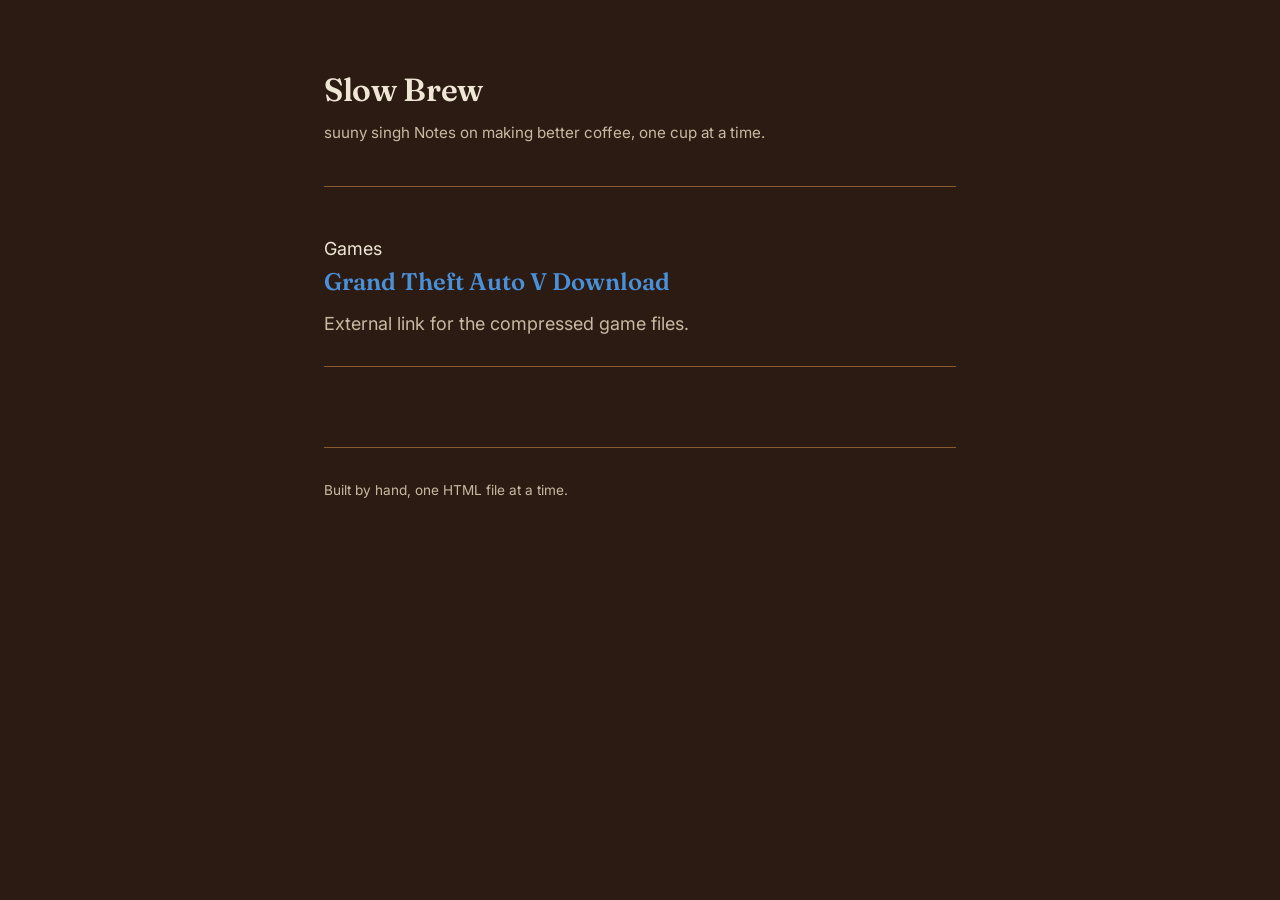
==== index.html @ dee75553 "Add files via upload" ====
<!DOCTYPE html>
<!--
  INDEX.HTML — this is the homepage.
  It lists every post with a short excerpt, newest first.
  To add a new post: copy one <li> block below, and create
  a matching post-N.html file (post.html is the template).
-->
<html lang="en">
<head>
  <meta charset="UTF-8" />
  <meta name="viewport" content="width=device-width, initial-scale=1.0" />
  <title>Slow Brew — a journal about home coffee</title>
  <meta name="description" content="Notes on brewing better coffee at home, one cup at a time." />

  <!-- Google Fonts: a serif for headlines, a sans-serif for body text -->
  <link rel="preconnect" href="https://fonts.googleapis.com" />
  <link href="https://fonts.googleapis.com/css2?family=Fraunces:wght@600;700&family=Inter:wght@400;500&display=swap" rel="stylesheet" />

  <link rel="stylesheet" href="styles.css" />
</head>
<body>

  <div class="wrap">
    <header class="site-header">
      <div class="site-title">Slow Brew</div>
      <p class="site-tagline"> suuny singh Notes on making better coffee, one cup at a time.</p>
    </header>

    <main>
      <ul class="post-list">

      <li>
  <span>Games</span>
  <h2><a href="gta-v.html">Grand Theft Auto V Download</a></h2>
  <p>External link for the compressed game files.</p>
</li>
      </ul>
    </main>

    <footer class="site-footer">
      <p>Built by hand, one HTML file at a time.</p>
    </footer>
  </div>

</body>
</html>
---- styles.css ----
/* ============================================
   STYLES.CSS
   This one file styles every page of the blog.
   It's organized top to bottom in the order the
   browser reads it: reset -> base -> layout ->
   components -> responsive tweaks at the end.
   ============================================ */

/* --- 1. Reset & variables ---
   CSS variables (the --name: value lines below) let us
   define a color or size ONCE and reuse it everywhere,
   so changing the whole site's look means editing one line. */
:root {
  --bg: #2b1b12;          /* deep espresso brown - main background */
  --bg-raised: #3a2718;   /* slightly lighter brown for cards */
  --ink: #f0e6d6;         /* warm cream - main text color */
  --ink-dim: #c9b9a3;     /* muted cream - secondary text */
  --accent: #4a90d9;      /* blue - links, highlights */
  --accent-dim: #8a5a30;  /* darker copper - borders, dividers */

  --font-display: "Fraunces", Georgia, serif;
  --font-body: "Inter", system-ui, sans-serif;

  --max-width: 680px; /* keeps lines of text short enough to read easily */
}

* {
  box-sizing: border-box; /* padding no longer adds to an element's width */
  margin: 0;
  padding: 0;
}

body {
  background: var(--bg);
  color: var(--ink);
  font-family: var(--font-body);
  font-size: 18px;
  line-height: 1.6;
  -webkit-font-smoothing: antialiased;
}

a {
  color: var(--accent);
  text-decoration: none;
  border-bottom: 1px solid transparent; /* underline appears only on hover */
  transition: border-color 0.15s ease;
}
a:hover,
a:focus-visible {
  border-bottom-color: var(--accent);
}
/* Accessibility: a visible outline when navigating with a keyboard (Tab key) */
a:focus-visible,
button:focus-visible {
  outline: 2px solid var(--accent);
  outline-offset: 3px;
}

/* --- 2. Layout ---
   Everything on the page sits inside a centered column
   so text doesn't stretch edge-to-edge on wide screens. */
.wrap {
  max-width: var(--max-width);
  margin: 0 auto;
  padding: 0 24px;
}

header.site-header {
  padding: 64px 0 40px;
  border-bottom: 1px solid var(--accent-dim);
}

.site-title {
  font-family: var(--font-display);
  font-size: 2rem;
  font-weight: 600;
  letter-spacing: -0.01em;
}

.site-tagline {
  color: var(--ink-dim);
  font-size: 0.95rem;
  margin-top: 6px;
}

main {
  padding: 48px 0 80px;
}

footer.site-footer {
  border-top: 1px solid var(--accent-dim);
  padding: 32px 0;
  color: var(--ink-dim);
  font-size: 0.85rem;
}

/* --- 3. Post list (homepage) --- */
.post-list {
  list-style: none;
}

.post-list li {
  padding: 28px 0;
  border-bottom: 1px solid var(--accent-dim);
}
.post-list li:first-child {
  padding-top: 0;
}

.post-list .post-date {
  display: block;
  font-size: 0.8rem;
  color: var(--ink-dim);
  margin-bottom: 6px;
}

.post-list h2 {
  font-family: var(--font-display);
  font-weight: 600;
  font-size: 1.5rem;
  margin-bottom: 8px;
}

.post-list p {
  color: var(--ink-dim);
}

/* --- 4. Single post page --- */
.post-header {
  margin-bottom: 40px;
}

.post-header .post-date {
  font-size: 0.85rem;
  color: var(--ink-dim);
}

.post-header h1 {
  font-family: var(--font-display);
  font-size: 2.25rem;
  font-weight: 600;
  line-height: 1.15;
  margin-top: 8px;
}

.post-body p {
  margin-bottom: 1.2em;
}

.post-body h2 {
  font-family: var(--font-display);
  font-size: 1.4rem;
  margin: 1.6em 0 0.6em;
}

.post-body blockquote {
  border-left: 3px solid var(--accent);
  padding-left: 16px;
  color: var(--ink-dim);
  font-style: italic;
  margin: 1.5em 0;
}

.back-link {
  display: inline-block;
  margin-top: 40px;
}

/* --- 5. Small screens ---
   Below 480px (most phones), shrink the big headline
   and tighten the top spacing so it doesn't feel oversized. */
@media (max-width: 480px) {
  header.site-header {
    padding: 40px 0 28px;
  }
  .post-header h1 {
    font-size: 1.75rem;
  }
  .site-title {
    font-size: 1.6rem;
  }
}
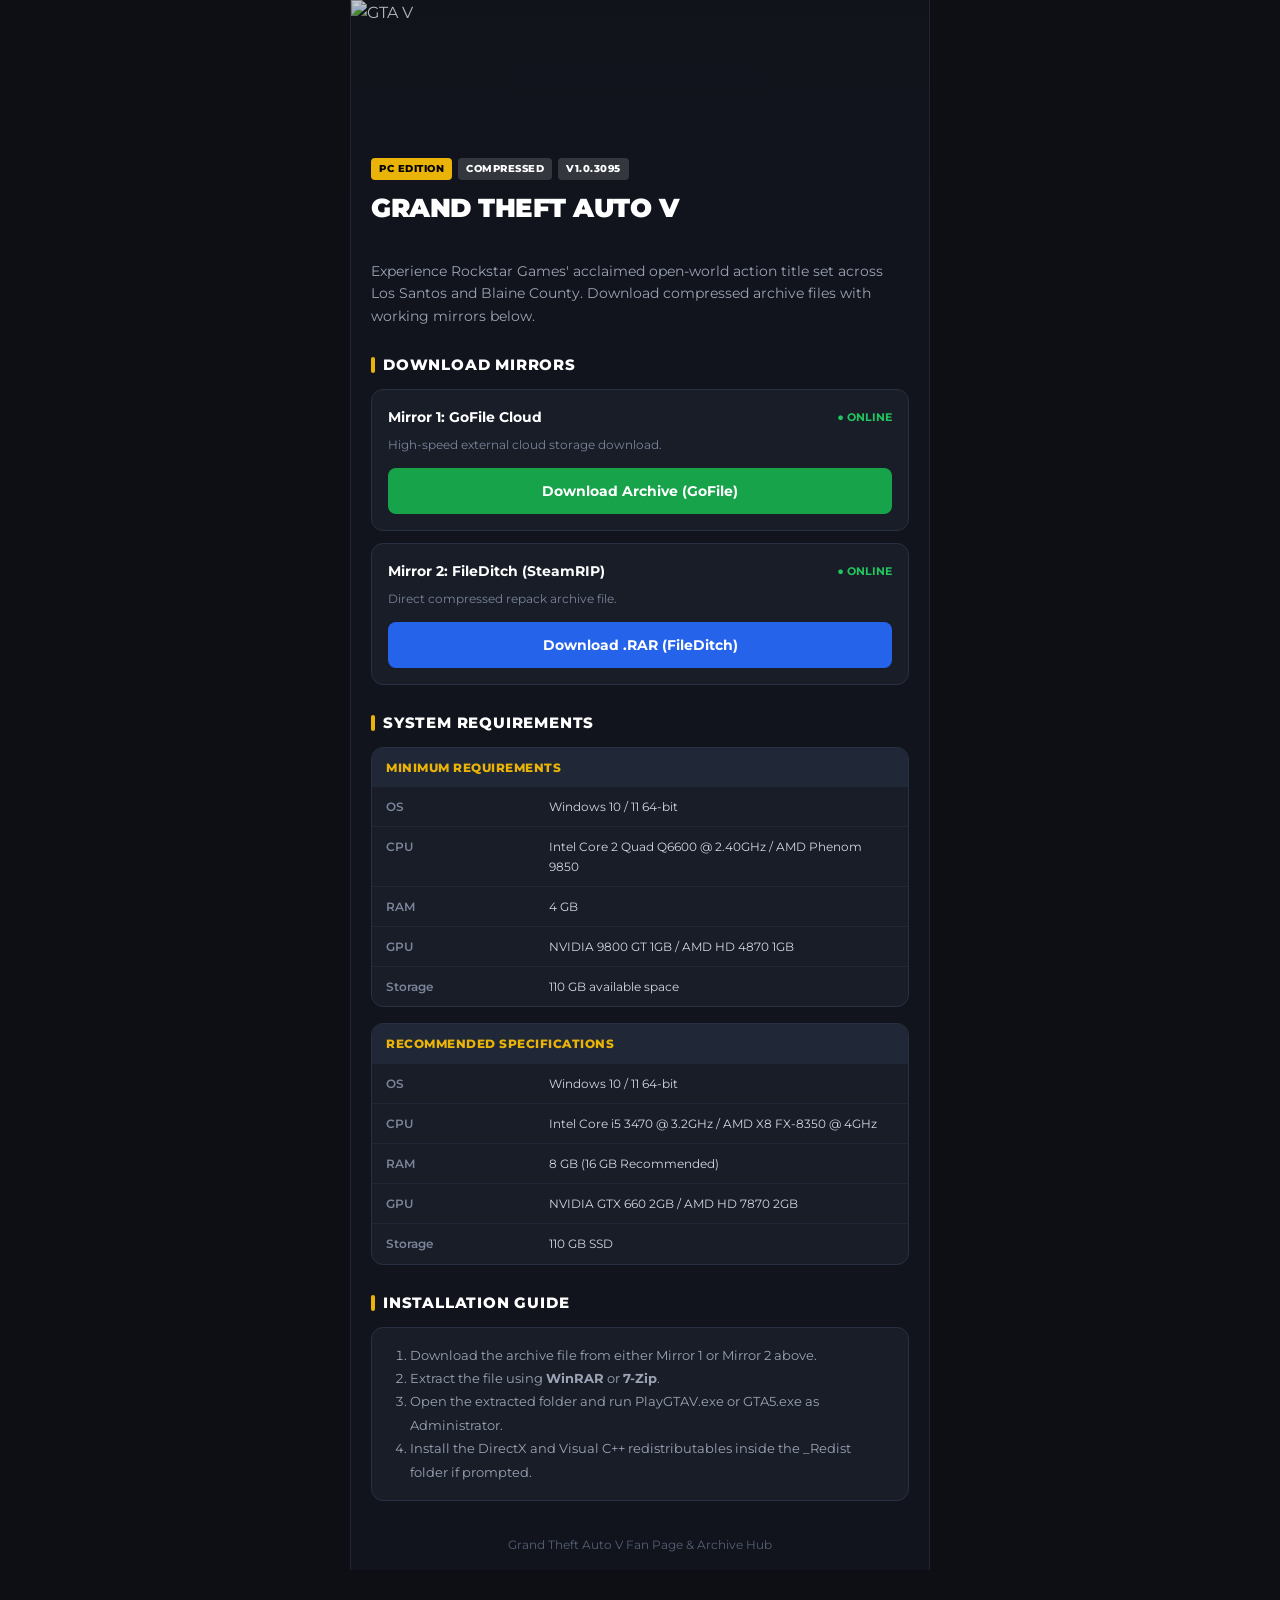
==== commit f4ac90c2: "Update index.html" ====
--- a/index.html
+++ b/index.html
@@ -1,45 +1,366 @@
 <!DOCTYPE html>
-<!--
-  INDEX.HTML — this is the homepage.
-  It lists every post with a short excerpt, newest first.
-  To add a new post: copy one <li> block below, and create
-  a matching post-N.html file (post.html is the template).
--->
 <html lang="en">
 <head>
-  <meta charset="UTF-8" />
-  <meta name="viewport" content="width=device-width, initial-scale=1.0" />
-  <title>Slow Brew — a journal about home coffee</title>
-  <meta name="description" content="Notes on brewing better coffee at home, one cup at a time." />
-
-  <!-- Google Fonts: a serif for headlines, a sans-serif for body text -->
-  <link rel="preconnect" href="https://fonts.googleapis.com" />
-  <link href="https://fonts.googleapis.com/css2?family=Fraunces:wght@600;700&family=Inter:wght@400;500&display=swap" rel="stylesheet" />
-
-  <link rel="stylesheet" href="styles.css" />
+  <meta charset="UTF-8">
+  <meta name="viewport" content="width=device-width, initial-scale=1.0">
+  <title>Grand Theft Auto V | PC Download & System Specs</title>
+  <link rel="preconnect" href="https://fonts.googleapis.com">
+  <link rel="preconnect" href="https://fonts.gstatic.com" crossorigin>
+  <link href="https://fonts.googleapis.com/css2?family=Montserrat:wght@400;600;700;800;900&display=swap" rel="stylesheet">
+  <style>
+    * {
+      box-sizing: border-box;
+      margin: 0;
+      padding: 0;
+      font-family: 'Montserrat', -apple-system, sans-serif;
+    }
+
+    body {
+      background-color: #0d0f14;
+      color: #e5e9f0;
+      line-height: 1.6;
+      display: flex;
+      justify-content: center;
+      padding: 0 0 50px 0;
+    }
+
+    .container {
+      max-width: 580px;
+      width: 100%;
+      background: #11141c;
+      min-height: 100vh;
+      border-left: 1px solid #1f2533;
+      border-right: 1px solid #1f2533;
+    }
+
+    /* Hero Banner */
+    .hero {
+      position: relative;
+      width: 100%;
+      height: 250px;
+      overflow: hidden;
+    }
+
+    .hero img {
+      width: 100%;
+      height: 100%;
+      object-fit: cover;
+    }
+
+    .hero-overlay {
+      position: absolute;
+      inset: 0;
+      background: linear-gradient(180deg, rgba(13,15,20,0.2) 0%, rgba(17,20,28,0.95) 90%, #11141c 100%);
+      display: flex;
+      flex-direction: column;
+      justify-content: flex-end;
+      padding: 20px;
+    }
+
+    .badge-bar {
+      display: flex;
+      gap: 6px;
+      margin-bottom: 8px;
+    }
+
+    .tag {
+      background: #eab308;
+      color: #000;
+      font-size: 10px;
+      font-weight: 800;
+      text-transform: uppercase;
+      padding: 3px 8px;
+      border-radius: 4px;
+      letter-spacing: 0.5px;
+    }
+
+    .tag-alt {
+      background: rgba(255,255,255,0.15);
+      color: #fff;
+    }
+
+    .game-title {
+      font-size: 26px;
+      font-weight: 900;
+      color: #ffffff;
+      text-transform: uppercase;
+      letter-spacing: -0.5px;
+    }
+
+    .content {
+      padding: 0 20px;
+    }
+
+    .description {
+      color: #9ba3b4;
+      font-size: 14px;
+      margin-top: 10px;
+      margin-bottom: 24px;
+    }
+
+    /* Section Titles */
+    .section-title {
+      font-size: 15px;
+      font-weight: 800;
+      color: #fff;
+      text-transform: uppercase;
+      letter-spacing: 0.8px;
+      margin: 26px 0 12px;
+      display: flex;
+      align-items: center;
+      gap: 8px;
+    }
+
+    .section-title::before {
+      content: '';
+      display: inline-block;
+      width: 4px;
+      height: 16px;
+      background: #eab308;
+      border-radius: 2px;
+    }
+
+    /* Download Card */
+    .download-card {
+      background: #181d28;
+      border: 1px solid #283042;
+      border-radius: 12px;
+      padding: 16px;
+      margin-bottom: 12px;
+    }
+
+    .download-header {
+      display: flex;
+      justify-content: space-between;
+      align-items: center;
+      margin-bottom: 6px;
+    }
+
+    .server-name {
+      font-size: 14px;
+      font-weight: 700;
+      color: #fff;
+    }
+
+    .server-status {
+      font-size: 11px;
+      font-weight: 700;
+      color: #22c55e;
+      text-transform: uppercase;
+    }
+
+    .download-desc {
+      font-size: 12px;
+      color: #7b8499;
+      margin-bottom: 14px;
+    }
+
+    .btn {
+      display: flex;
+      align-items: center;
+      justify-content: center;
+      gap: 8px;
+      width: 100%;
+      color: #fff;
+      font-weight: 700;
+      font-size: 14px;
+      padding: 12px;
+      border-radius: 8px;
+      text-decoration: none;
+      transition: transform 0.15s ease;
+    }
+
+    .btn:active {
+      transform: scale(0.98);
+    }
+
+    .btn-green {
+      background: #16a34a;
+    }
+
+    .btn-blue {
+      background: #2563eb;
+    }
+
+    /* System Requirements Table */
+    .specs-box {
+      background: #181d28;
+      border: 1px solid #283042;
+      border-radius: 12px;
+      overflow: hidden;
+      margin-bottom: 16px;
+    }
+
+    .specs-header {
+      background: #202736;
+      padding: 10px 14px;
+      font-size: 12px;
+      font-weight: 800;
+      color: #eab308;
+      text-transform: uppercase;
+      letter-spacing: 0.5px;
+    }
+
+    .specs-row {
+      display: flex;
+      padding: 10px 14px;
+      border-bottom: 1px solid #202736;
+      font-size: 13px;
+    }
+
+    .specs-row:last-child {
+      border-bottom: none;
+    }
+
+    .specs-key {
+      width: 32%;
+      color: #7b8499;
+      font-weight: 600;
+      font-size: 12px;
+    }
+
+    .specs-val {
+      width: 68%;
+      color: #d1d7e0;
+      font-size: 12px;
+    }
+
+    /* Steps */
+    .steps {
+      background: #181d28;
+      border: 1px solid #283042;
+      border-radius: 12px;
+      padding: 16px 20px;
+      font-size: 13px;
+      color: #9ba3b4;
+    }
+
+    .steps ol {
+      padding-left: 18px;
+      line-height: 1.8;
+    }
+
+    footer {
+      text-align: center;
+      margin-top: 34px;
+      font-size: 12px;
+      color: #555f75;
+      padding-bottom: 16px;
+    }
+  </style>
 </head>
 <body>
 
-  <div class="wrap">
-    <header class="site-header">
-      <div class="site-title">Slow Brew</div>
-      <p class="site-tagline"> suuny singh Notes on making better coffee, one cup at a time.</p>
-    </header>
-
-    <main>
-      <ul class="post-list">
-
-      <li>
-  <span>Games</span>
-  <h2><a href="gta-v.html">Grand Theft Auto V Download</a></h2>
-  <p>External link for the compressed game files.</p>
-</li>
-      </ul>
-    </main>
-
-    <footer class="site-footer">
-      <p>Built by hand, one HTML file at a time.</p>
-    </footer>
+  <div class="container">
+    <!-- Game Banner -->
+    <div class="hero">
+      <img src="https://images.unsplash.com/photo-1542751371-adc38448a05e?auto=format&fit=crop&w=800&q=80" alt="GTA V">
+      <div class="hero-overlay">
+        <div class="badge-bar">
+          <span class="tag">PC Edition</span>
+          <span class="tag tag-alt">Compressed</span>
+          <span class="tag tag-alt">v1.0.3095</span>
+        </div>
+        <h1 class="game-title">Grand Theft Auto V</h1>
+      </div>
+    </div>
+
+    <div class="content">
+      <p class="description">
+        Experience Rockstar Games' acclaimed open-world action title set across Los Santos and Blaine County. Download compressed archive files with working mirrors below.
+      </p>
+
+      <!-- Download Links -->
+      <div class="section-title">Download Mirrors</div>
+
+      <div class="download-card">
+        <div class="download-header">
+          <span class="server-name">Mirror 1: GoFile Cloud</span>
+          <span class="server-status">● Online</span>
+        </div>
+        <div class="download-desc">High-speed external cloud storage download.</div>
+        <a class="btn btn-green" href="https://gofile.io/d/joTkiZUx" target="_blank" rel="noopener noreferrer">
+          Download Archive (GoFile)
+        </a>
+      </div>
+
+      <div class="download-card">
+        <div class="download-header">
+          <span class="server-name">Mirror 2: FileDitch (SteamRIP)</span>
+          <span class="server-status">● Online</span>
+        </div>
+        <div class="download-desc">Direct compressed repack archive file.</div>
+        <a class="btn btn-blue" href="https://fileditchfiles.st/balpha9/b3d7ebcb9f78d88b3d21/Grand-Theft-Auto-V-SteamRIP.com.rar" target="_blank" rel="noopener noreferrer">
+          Download .RAR (FileDitch)
+        </a>
+      </div>
+
+      <!-- System Specs -->
+      <div class="section-title">System Requirements</div>
+
+      <div class="specs-box">
+        <div class="specs-header">Minimum Requirements</div>
+        <div class="specs-row">
+          <div class="specs-key">OS</div>
+          <div class="specs-val">Windows 10 / 11 64-bit</div>
+        </div>
+        <div class="specs-row">
+          <div class="specs-key">CPU</div>
+          <div class="specs-val">Intel Core 2 Quad Q6600 @ 2.40GHz / AMD Phenom 9850</div>
+        </div>
+        <div class="specs-row">
+          <div class="specs-key">RAM</div>
+          <div class="specs-val">4 GB</div>
+        </div>
+        <div class="specs-row">
+          <div class="specs-key">GPU</div>
+          <div class="specs-val">NVIDIA 9800 GT 1GB / AMD HD 4870 1GB</div>
+        </div>
+        <div class="specs-row">
+          <div class="specs-key">Storage</div>
+          <div class="specs-val">110 GB available space</div>
+        </div>
+      </div>
+
+      <div class="specs-box">
+        <div class="specs-header">Recommended Specifications</div>
+        <div class="specs-row">
+          <div class="specs-key">OS</div>
+          <div class="specs-val">Windows 10 / 11 64-bit</div>
+        </div>
+        <div class="specs-row">
+          <div class="specs-key">CPU</div>
+          <div class="specs-val">Intel Core i5 3470 @ 3.2GHz / AMD X8 FX-8350 @ 4GHz</div>
+        </div>
+        <div class="specs-row">
+          <div class="specs-key">RAM</div>
+          <div class="specs-val">8 GB (16 GB Recommended)</div>
+        </div>
+        <div class="specs-row">
+          <div class="specs-key">GPU</div>
+          <div class="specs-val">NVIDIA GTX 660 2GB / AMD HD 7870 2GB</div>
+        </div>
+        <div class="specs-row">
+          <div class="specs-key">Storage</div>
+          <div class="specs-val">110 GB SSD</div>
+        </div>
+      </div>
+
+      <!-- Installation Guide -->
+      <div class="section-title">Installation Guide</div>
+      <div class="steps">
+        <ol>
+          <li>Download the archive file from either Mirror 1 or Mirror 2 above.</li>
+          <li>Extract the file using <strong>WinRAR</strong> or <strong>7-Zip</strong>.</li>
+          <li>Open the extracted folder and run <code>PlayGTAV.exe</code> or <code>GTA5.exe</code> as Administrator.</li>
+          <li>Install the DirectX and Visual C++ redistributables inside the <code>_Redist</code> folder if prompted.</li>
+        </ol>
+      </div>
+
+      <footer>
+        Grand Theft Auto V Fan Page & Archive Hub
+      </footer>
+    </div>
   </div>
 
 </body>
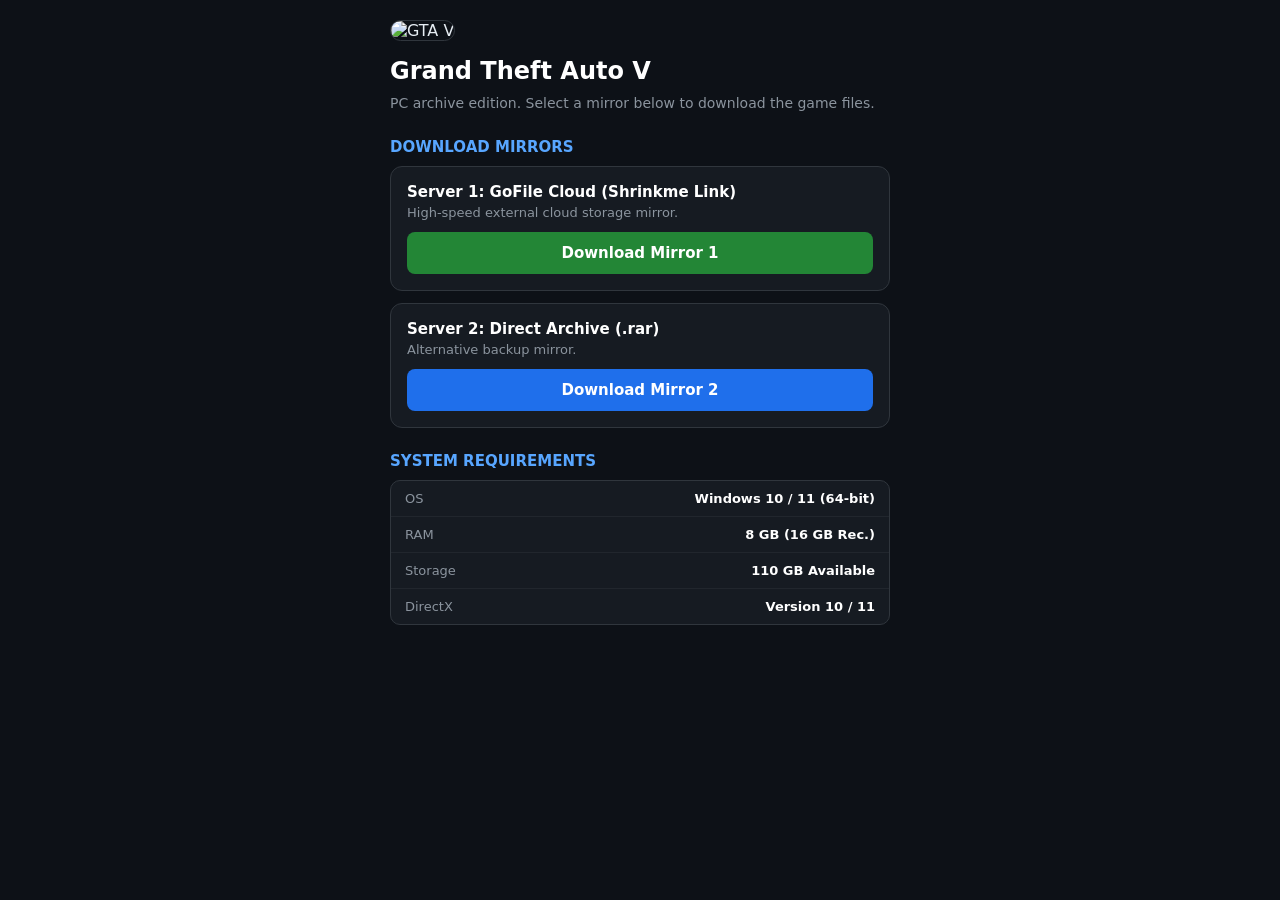
==== commit 0bf49b58: "Update index.html" ====
--- a/index.html
+++ b/index.html
@@ -3,365 +3,66 @@
 <head>
   <meta charset="UTF-8">
   <meta name="viewport" content="width=device-width, initial-scale=1.0">
-  <title>Grand Theft Auto V | PC Download & System Specs</title>
-  <link rel="preconnect" href="https://fonts.googleapis.com">
-  <link rel="preconnect" href="https://fonts.gstatic.com" crossorigin>
-  <link href="https://fonts.googleapis.com/css2?family=Montserrat:wght@400;600;700;800;900&display=swap" rel="stylesheet">
+  <title>Grand Theft Auto V | Download Portal</title>
   <style>
-    * {
-      box-sizing: border-box;
-      margin: 0;
-      padding: 0;
-      font-family: 'Montserrat', -apple-system, sans-serif;
-    }
+    * { box-sizing: border-box; margin: 0; padding: 0; font-family: system-ui, -apple-system, sans-serif; }
+    body { background: #0d1117; color: #e6edf3; padding: 20px 16px 40px; display: flex; justify-content: center; }
+    .wrap { max-width: 500px; width: 100%; }
+    .banner { width: 100%; height: 200px; border-radius: 12px; object-fit: cover; border: 1px solid #30363d; margin-bottom: 16px; }
+    h1 { font-size: 24px; font-weight: 800; margin-bottom: 8px; color: #fff; }
+    .desc { color: #8b949e; font-size: 14px; margin-bottom: 20px; line-height: 1.5; }
+    .title { font-size: 15px; font-weight: 700; color: #58a6ff; text-transform: uppercase; margin: 24px 0 10px; }
+    
+    .card { background: #161b22; border: 1px solid #30363d; border-radius: 12px; padding: 16px; margin-bottom: 12px; }
+    .card h3 { font-size: 15px; margin-bottom: 4px; color: #fff; }
+    .card p { color: #8b949e; font-size: 13px; margin-bottom: 12px; }
+    
+    .btn { display: block; text-align: center; color: #fff; text-decoration: none; font-weight: 700; padding: 12px; border-radius: 8px; font-size: 15px; }
+    .btn-green { background: #238636; }
+    .btn-blue { background: #1f6feb; }
+    .btn:active { opacity: 0.85; }
 
-    body {
-      background-color: #0d0f14;
-      color: #e5e9f0;
-      line-height: 1.6;
-      display: flex;
-      justify-content: center;
-      padding: 0 0 50px 0;
-    }
-
-    .container {
-      max-width: 580px;
-      width: 100%;
-      background: #11141c;
-      min-height: 100vh;
-      border-left: 1px solid #1f2533;
-      border-right: 1px solid #1f2533;
-    }
-
-    /* Hero Banner */
-    .hero {
-      position: relative;
-      width: 100%;
-      height: 250px;
-      overflow: hidden;
-    }
-
-    .hero img {
-      width: 100%;
-      height: 100%;
-      object-fit: cover;
-    }
-
-    .hero-overlay {
-      position: absolute;
-      inset: 0;
-      background: linear-gradient(180deg, rgba(13,15,20,0.2) 0%, rgba(17,20,28,0.95) 90%, #11141c 100%);
-      display: flex;
-      flex-direction: column;
-      justify-content: flex-end;
-      padding: 20px;
-    }
-
-    .badge-bar {
-      display: flex;
-      gap: 6px;
-      margin-bottom: 8px;
-    }
-
-    .tag {
-      background: #eab308;
-      color: #000;
-      font-size: 10px;
-      font-weight: 800;
-      text-transform: uppercase;
-      padding: 3px 8px;
-      border-radius: 4px;
-      letter-spacing: 0.5px;
-    }
-
-    .tag-alt {
-      background: rgba(255,255,255,0.15);
-      color: #fff;
-    }
-
-    .game-title {
-      font-size: 26px;
-      font-weight: 900;
-      color: #ffffff;
-      text-transform: uppercase;
-      letter-spacing: -0.5px;
-    }
-
-    .content {
-      padding: 0 20px;
-    }
-
-    .description {
-      color: #9ba3b4;
-      font-size: 14px;
-      margin-top: 10px;
-      margin-bottom: 24px;
-    }
-
-    /* Section Titles */
-    .section-title {
-      font-size: 15px;
-      font-weight: 800;
-      color: #fff;
-      text-transform: uppercase;
-      letter-spacing: 0.8px;
-      margin: 26px 0 12px;
-      display: flex;
-      align-items: center;
-      gap: 8px;
-    }
-
-    .section-title::before {
-      content: '';
-      display: inline-block;
-      width: 4px;
-      height: 16px;
-      background: #eab308;
-      border-radius: 2px;
-    }
-
-    /* Download Card */
-    .download-card {
-      background: #181d28;
-      border: 1px solid #283042;
-      border-radius: 12px;
-      padding: 16px;
-      margin-bottom: 12px;
-    }
-
-    .download-header {
-      display: flex;
-      justify-content: space-between;
-      align-items: center;
-      margin-bottom: 6px;
-    }
-
-    .server-name {
-      font-size: 14px;
-      font-weight: 700;
-      color: #fff;
-    }
-
-    .server-status {
-      font-size: 11px;
-      font-weight: 700;
-      color: #22c55e;
-      text-transform: uppercase;
-    }
-
-    .download-desc {
-      font-size: 12px;
-      color: #7b8499;
-      margin-bottom: 14px;
-    }
-
-    .btn {
-      display: flex;
-      align-items: center;
-      justify-content: center;
-      gap: 8px;
-      width: 100%;
-      color: #fff;
-      font-weight: 700;
-      font-size: 14px;
-      padding: 12px;
-      border-radius: 8px;
-      text-decoration: none;
-      transition: transform 0.15s ease;
-    }
-
-    .btn:active {
-      transform: scale(0.98);
-    }
-
-    .btn-green {
-      background: #16a34a;
-    }
-
-    .btn-blue {
-      background: #2563eb;
-    }
-
-    /* System Requirements Table */
-    .specs-box {
-      background: #181d28;
-      border: 1px solid #283042;
-      border-radius: 12px;
-      overflow: hidden;
-      margin-bottom: 16px;
-    }
-
-    .specs-header {
-      background: #202736;
-      padding: 10px 14px;
-      font-size: 12px;
-      font-weight: 800;
-      color: #eab308;
-      text-transform: uppercase;
-      letter-spacing: 0.5px;
-    }
-
-    .specs-row {
-      display: flex;
-      padding: 10px 14px;
-      border-bottom: 1px solid #202736;
-      font-size: 13px;
-    }
-
-    .specs-row:last-child {
-      border-bottom: none;
-    }
-
-    .specs-key {
-      width: 32%;
-      color: #7b8499;
-      font-weight: 600;
-      font-size: 12px;
-    }
-
-    .specs-val {
-      width: 68%;
-      color: #d1d7e0;
-      font-size: 12px;
-    }
-
-    /* Steps */
-    .steps {
-      background: #181d28;
-      border: 1px solid #283042;
-      border-radius: 12px;
-      padding: 16px 20px;
-      font-size: 13px;
-      color: #9ba3b4;
-    }
-
-    .steps ol {
-      padding-left: 18px;
-      line-height: 1.8;
-    }
-
-    footer {
-      text-align: center;
-      margin-top: 34px;
-      font-size: 12px;
-      color: #555f75;
-      padding-bottom: 16px;
-    }
+    .req-box { background: #161b22; border: 1px solid #30363d; border-radius: 10px; overflow: hidden; margin-bottom: 12px; font-size: 13px; }
+    .req-row { display: flex; justify-content: space-between; padding: 10px 14px; border-bottom: 1px solid #21262d; }
+    .req-row:last-child { border-bottom: none; }
+    .req-label { color: #8b949e; }
+    .req-val { color: #fff; font-weight: 600; text-align: right; }
   </style>
 </head>
 <body>
+  <div class="wrap">
+    <img class="banner" src="https://images.unsplash.com/photo-1542751371-adc38448a05e?auto=format&fit=crop&w=800&q=80" alt="GTA V">
+    <h1>Grand Theft Auto V</h1>
+    <p class="desc">PC archive edition. Select a mirror below to download the game files.</p>
 
-  <div class="container">
-    <!-- Game Banner -->
-    <div class="hero">
-      <img src="https://images.unsplash.com/photo-1542751371-adc38448a05e?auto=format&fit=crop&w=800&q=80" alt="GTA V">
-      <div class="hero-overlay">
-        <div class="badge-bar">
-          <span class="tag">PC Edition</span>
-          <span class="tag tag-alt">Compressed</span>
-          <span class="tag tag-alt">v1.0.3095</span>
-        </div>
-        <h1 class="game-title">Grand Theft Auto V</h1>
-      </div>
+    <!-- Download Buttons -->
+    <div class="title">Download Mirrors</div>
+
+    <div class="card">
+      <h3>Server 1: GoFile Cloud (Shrinkme Link)</h3>
+      <p>High-speed external cloud storage mirror.</p>
+      <a class="btn btn-green" href="https://shrinkme.click/GTAVSun" target="_blank" rel="noopener noreferrer">
+        Download Mirror 1
+      </a>
     </div>
 
-    <div class="content">
-      <p class="description">
-        Experience Rockstar Games' acclaimed open-world action title set across Los Santos and Blaine County. Download compressed archive files with working mirrors below.
-      </p>
+    <div class="card">
+      <h3>Server 2: Direct Archive (.rar)</h3>
+      <p>Alternative backup mirror.</p>
+      <a class="btn btn-blue" href="https://fileditchfiles.st/balpha9/b3d7ebcb9f78d88b3d21/Grand-Theft-Auto-V-SteamRIP.com.rar" target="_blank" rel="noopener noreferrer">
+        Download Mirror 2
+      </a>
+    </div>
 
-      <!-- Download Links -->
-      <div class="section-title">Download Mirrors</div>
+    <!-- Requirements -->
+    <div class="title">System Requirements</div>
 
-      <div class="download-card">
-        <div class="download-header">
-          <span class="server-name">Mirror 1: GoFile Cloud</span>
-          <span class="server-status">● Online</span>
-        </div>
-        <div class="download-desc">High-speed external cloud storage download.</div>
-        <a class="btn btn-green" href="https://gofile.io/d/joTkiZUx" target="_blank" rel="noopener noreferrer">
-          Download Archive (GoFile)
-        </a>
-      </div>
-
-      <div class="download-card">
-        <div class="download-header">
-          <span class="server-name">Mirror 2: FileDitch (SteamRIP)</span>
-          <span class="server-status">● Online</span>
-        </div>
-        <div class="download-desc">Direct compressed repack archive file.</div>
-        <a class="btn btn-blue" href="https://fileditchfiles.st/balpha9/b3d7ebcb9f78d88b3d21/Grand-Theft-Auto-V-SteamRIP.com.rar" target="_blank" rel="noopener noreferrer">
-          Download .RAR (FileDitch)
-        </a>
-      </div>
-
-      <!-- System Specs -->
-      <div class="section-title">System Requirements</div>
-
-      <div class="specs-box">
-        <div class="specs-header">Minimum Requirements</div>
-        <div class="specs-row">
-          <div class="specs-key">OS</div>
-          <div class="specs-val">Windows 10 / 11 64-bit</div>
-        </div>
-        <div class="specs-row">
-          <div class="specs-key">CPU</div>
-          <div class="specs-val">Intel Core 2 Quad Q6600 @ 2.40GHz / AMD Phenom 9850</div>
-        </div>
-        <div class="specs-row">
-          <div class="specs-key">RAM</div>
-          <div class="specs-val">4 GB</div>
-        </div>
-        <div class="specs-row">
-          <div class="specs-key">GPU</div>
-          <div class="specs-val">NVIDIA 9800 GT 1GB / AMD HD 4870 1GB</div>
-        </div>
-        <div class="specs-row">
-          <div class="specs-key">Storage</div>
-          <div class="specs-val">110 GB available space</div>
-        </div>
-      </div>
-
-      <div class="specs-box">
-        <div class="specs-header">Recommended Specifications</div>
-        <div class="specs-row">
-          <div class="specs-key">OS</div>
-          <div class="specs-val">Windows 10 / 11 64-bit</div>
-        </div>
-        <div class="specs-row">
-          <div class="specs-key">CPU</div>
-          <div class="specs-val">Intel Core i5 3470 @ 3.2GHz / AMD X8 FX-8350 @ 4GHz</div>
-        </div>
-        <div class="specs-row">
-          <div class="specs-key">RAM</div>
-          <div class="specs-val">8 GB (16 GB Recommended)</div>
-        </div>
-        <div class="specs-row">
-          <div class="specs-key">GPU</div>
-          <div class="specs-val">NVIDIA GTX 660 2GB / AMD HD 7870 2GB</div>
-        </div>
-        <div class="specs-row">
-          <div class="specs-key">Storage</div>
-          <div class="specs-val">110 GB SSD</div>
-        </div>
-      </div>
-
-      <!-- Installation Guide -->
-      <div class="section-title">Installation Guide</div>
-      <div class="steps">
-        <ol>
-          <li>Download the archive file from either Mirror 1 or Mirror 2 above.</li>
-          <li>Extract the file using <strong>WinRAR</strong> or <strong>7-Zip</strong>.</li>
-          <li>Open the extracted folder and run <code>PlayGTAV.exe</code> or <code>GTA5.exe</code> as Administrator.</li>
-          <li>Install the DirectX and Visual C++ redistributables inside the <code>_Redist</code> folder if prompted.</li>
-        </ol>
-      </div>
-
-      <footer>
-        Grand Theft Auto V Fan Page & Archive Hub
-      </footer>
+    <div class="req-box">
+      <div class="req-row"><span class="req-label">OS</span><span class="req-val">Windows 10 / 11 (64-bit)</span></div>
+      <div class="req-row"><span class="req-label">RAM</span><span class="req-val">8 GB (16 GB Rec.)</span></div>
+      <div class="req-row"><span class="req-label">Storage</span><span class="req-val">110 GB Available</span></div>
+      <div class="req-row"><span class="req-label">DirectX</span><span class="req-val">Version 10 / 11</span></div>
     </div>
   </div>
-
 </body>
 </html>
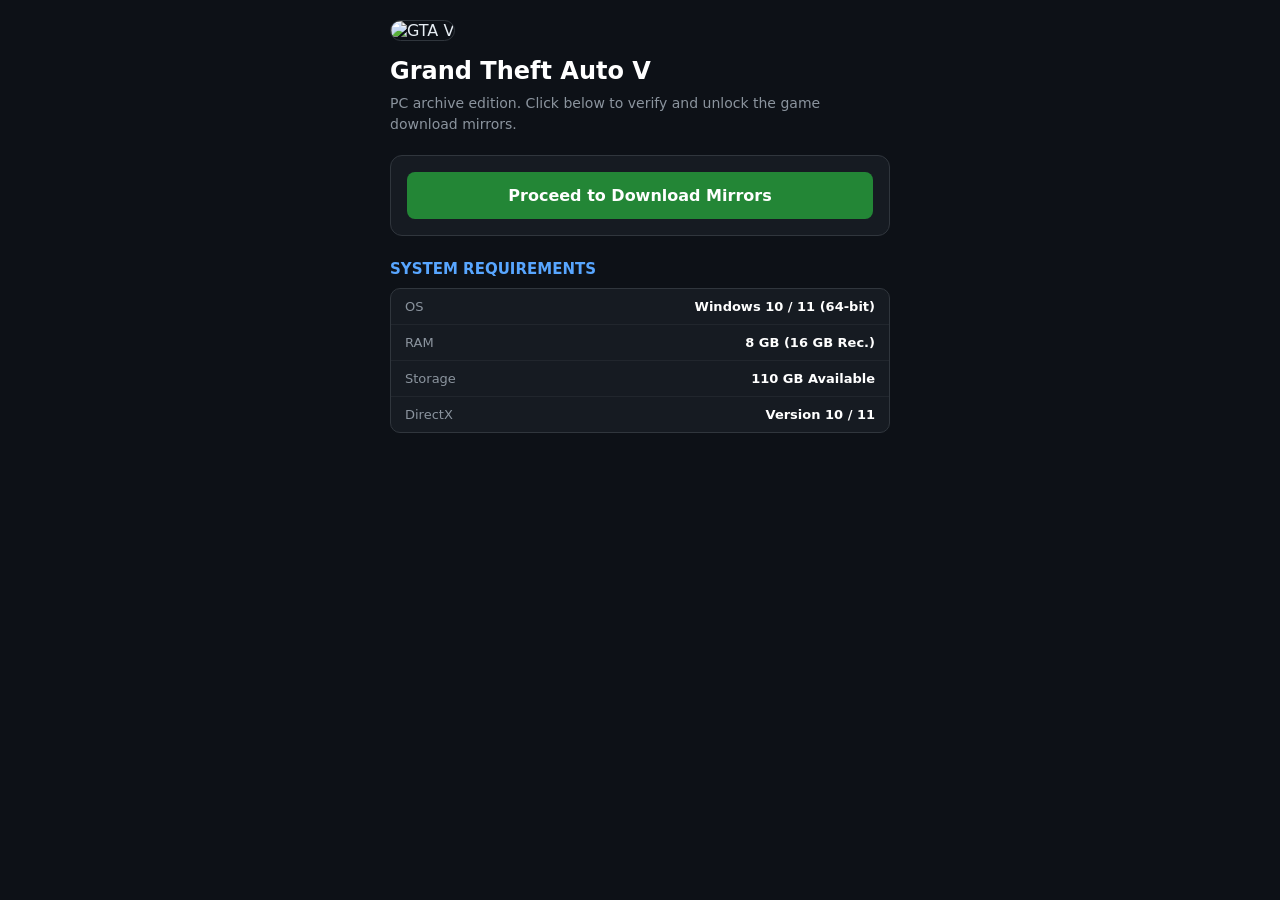
==== commit 0cef99bd: "Update index.html" ====
--- a/index.html
+++ b/index.html
@@ -3,7 +3,7 @@
 <head>
   <meta charset="UTF-8">
   <meta name="viewport" content="width=device-width, initial-scale=1.0">
-  <title>Grand Theft Auto V | Download Portal</title>
+  <title>Grand Theft Auto V | PC Download & System Specs</title>
   <style>
     * { box-sizing: border-box; margin: 0; padding: 0; font-family: system-ui, -apple-system, sans-serif; }
     body { background: #0d1117; color: #e6edf3; padding: 20px 16px 40px; display: flex; justify-content: center; }
@@ -12,16 +12,8 @@
     h1 { font-size: 24px; font-weight: 800; margin-bottom: 8px; color: #fff; }
     .desc { color: #8b949e; font-size: 14px; margin-bottom: 20px; line-height: 1.5; }
     .title { font-size: 15px; font-weight: 700; color: #58a6ff; text-transform: uppercase; margin: 24px 0 10px; }
-    
-    .card { background: #161b22; border: 1px solid #30363d; border-radius: 12px; padding: 16px; margin-bottom: 12px; }
-    .card h3 { font-size: 15px; margin-bottom: 4px; color: #fff; }
-    .card p { color: #8b949e; font-size: 13px; margin-bottom: 12px; }
-    
-    .btn { display: block; text-align: center; color: #fff; text-decoration: none; font-weight: 700; padding: 12px; border-radius: 8px; font-size: 15px; }
-    .btn-green { background: #238636; }
-    .btn-blue { background: #1f6feb; }
-    .btn:active { opacity: 0.85; }
-
+    .card { background: #161b22; border: 1px solid #30363d; border-radius: 12px; padding: 16px; margin-bottom: 16px; }
+    .btn { display: block; text-align: center; color: #fff; text-decoration: none; font-weight: 700; padding: 14px; border-radius: 8px; font-size: 16px; background: #238636; }
     .req-box { background: #161b22; border: 1px solid #30363d; border-radius: 10px; overflow: hidden; margin-bottom: 12px; font-size: 13px; }
     .req-row { display: flex; justify-content: space-between; padding: 10px 14px; border-bottom: 1px solid #21262d; }
     .req-row:last-child { border-bottom: none; }
@@ -33,30 +25,15 @@
   <div class="wrap">
     <img class="banner" src="https://images.unsplash.com/photo-1542751371-adc38448a05e?auto=format&fit=crop&w=800&q=80" alt="GTA V">
     <h1>Grand Theft Auto V</h1>
-    <p class="desc">PC archive edition. Select a mirror below to download the game files.</p>
-
-    <!-- Download Buttons -->
-    <div class="title">Download Mirrors</div>
+    <p class="desc">PC archive edition. Click below to verify and unlock the game download mirrors.</p>
 
     <div class="card">
-      <h3>Server 1: GoFile Cloud (Shrinkme Link)</h3>
-      <p>High-speed external cloud storage mirror.</p>
-      <a class="btn btn-green" href="https://shrinkme.click/GTAVSun" target="_blank" rel="noopener noreferrer">
-        Download Mirror 1
+      <a class="btn" href="https://shrinkme.click/GTAportal" target="_blank" rel="noopener noreferrer">
+        Proceed to Download Mirrors
       </a>
     </div>
 
-    <div class="card">
-      <h3>Server 2: Direct Archive (.rar)</h3>
-      <p>Alternative backup mirror.</p>
-      <a class="btn btn-blue" href="https://fileditchfiles.st/balpha9/b3d7ebcb9f78d88b3d21/Grand-Theft-Auto-V-SteamRIP.com.rar" target="_blank" rel="noopener noreferrer">
-        Download Mirror 2
-      </a>
-    </div>
-
-    <!-- Requirements -->
     <div class="title">System Requirements</div>
-
     <div class="req-box">
       <div class="req-row"><span class="req-label">OS</span><span class="req-val">Windows 10 / 11 (64-bit)</span></div>
       <div class="req-row"><span class="req-label">RAM</span><span class="req-val">8 GB (16 GB Rec.)</span></div>
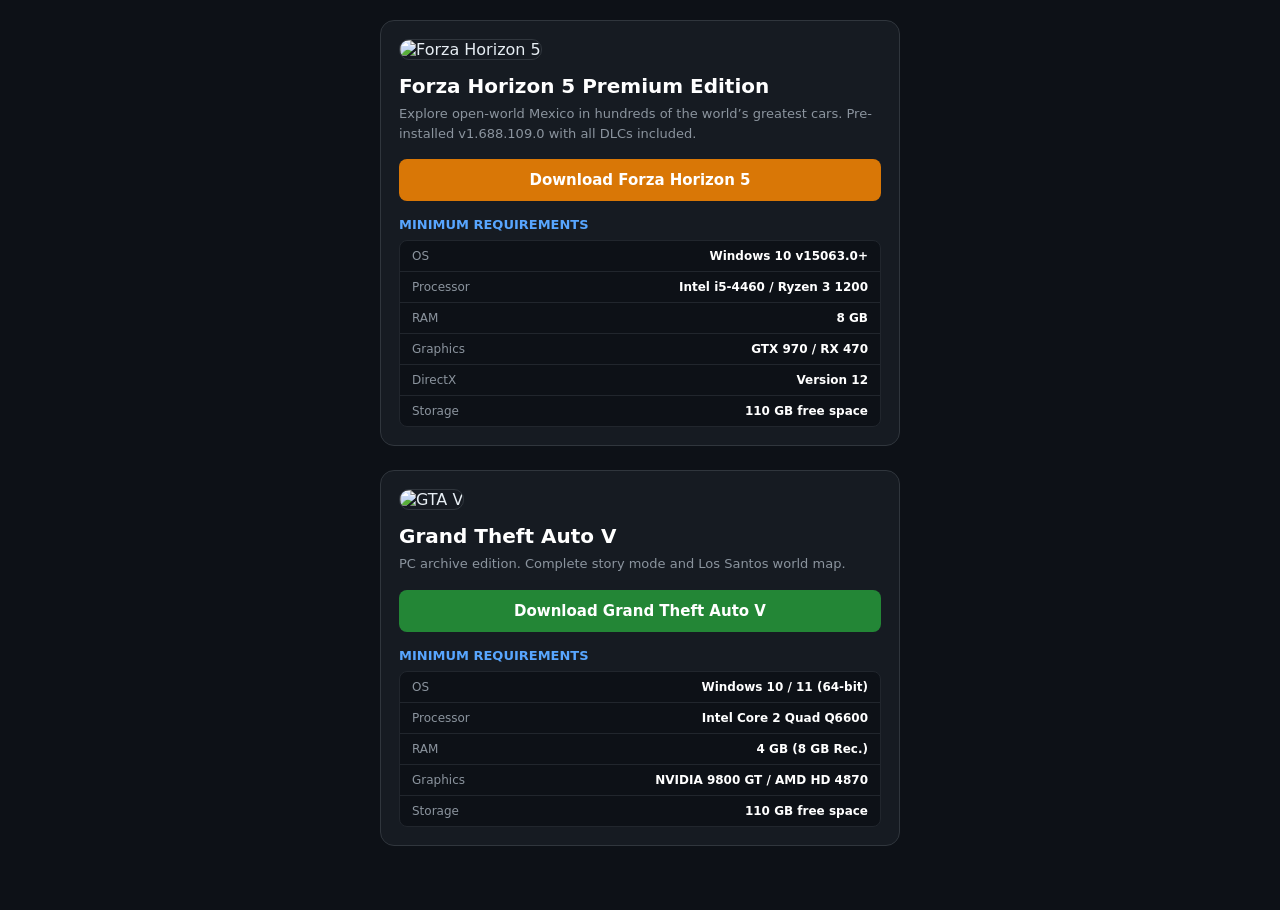
==== commit 6327861f: "Update index.html" ====
--- a/index.html
+++ b/index.html
@@ -3,19 +3,23 @@
 <head>
   <meta charset="UTF-8">
   <meta name="viewport" content="width=device-width, initial-scale=1.0">
-  <title>Grand Theft Auto V | PC Download & System Specs</title>
+  <title>Game Downloads & System Requirements</title>
   <style>
     * { box-sizing: border-box; margin: 0; padding: 0; font-family: system-ui, -apple-system, sans-serif; }
     body { background: #0d1117; color: #e6edf3; padding: 20px 16px 40px; display: flex; justify-content: center; }
-    .wrap { max-width: 500px; width: 100%; }
-    .banner { width: 100%; height: 200px; border-radius: 12px; object-fit: cover; border: 1px solid #30363d; margin-bottom: 16px; }
-    h1 { font-size: 24px; font-weight: 800; margin-bottom: 8px; color: #fff; }
-    .desc { color: #8b949e; font-size: 14px; margin-bottom: 20px; line-height: 1.5; }
-    .title { font-size: 15px; font-weight: 700; color: #58a6ff; text-transform: uppercase; margin: 24px 0 10px; }
-    .card { background: #161b22; border: 1px solid #30363d; border-radius: 12px; padding: 16px; margin-bottom: 16px; }
-    .btn { display: block; text-align: center; color: #fff; text-decoration: none; font-weight: 700; padding: 14px; border-radius: 8px; font-size: 16px; background: #238636; }
-    .req-box { background: #161b22; border: 1px solid #30363d; border-radius: 10px; overflow: hidden; margin-bottom: 12px; font-size: 13px; }
-    .req-row { display: flex; justify-content: space-between; padding: 10px 14px; border-bottom: 1px solid #21262d; }
+    .wrap { max-width: 520px; width: 100%; }
+    .game-section { background: #161b22; border: 1px solid #30363d; border-radius: 14px; padding: 18px; margin-bottom: 24px; }
+    .banner { width: 100%; height: 190px; border-radius: 10px; object-fit: cover; border: 1px solid #30363d; margin-bottom: 14px; }
+    h2 { font-size: 20px; font-weight: 800; color: #fff; margin-bottom: 6px; }
+    .desc { color: #8b949e; font-size: 13px; margin-bottom: 16px; line-height: 1.5; }
+    .btn { display: block; text-align: center; color: #fff; text-decoration: none; font-weight: 700; padding: 12px; border-radius: 8px; font-size: 15px; margin-bottom: 16px; }
+    .btn-green { background: #238636; }
+    .btn-orange { background: #d97706; }
+    .btn:active { opacity: 0.85; }
+    
+    .title { font-size: 13px; font-weight: 700; color: #58a6ff; text-transform: uppercase; margin-bottom: 8px; }
+    .req-box { background: #0d1117; border: 1px solid #21262d; border-radius: 8px; overflow: hidden; font-size: 12px; }
+    .req-row { display: flex; justify-content: space-between; padding: 8px 12px; border-bottom: 1px solid #21262d; }
     .req-row:last-child { border-bottom: none; }
     .req-label { color: #8b949e; }
     .req-val { color: #fff; font-weight: 600; text-align: right; }
@@ -23,23 +27,50 @@
 </head>
 <body>
   <div class="wrap">
-    <img class="banner" src="https://images.unsplash.com/photo-1542751371-adc38448a05e?auto=format&fit=crop&w=800&q=80" alt="GTA V">
-    <h1>Grand Theft Auto V</h1>
-    <p class="desc">PC archive edition. Click below to verify and unlock the game download mirrors.</p>
 
-    <div class="card">
-      <a class="btn" href="https://shrinkme.click/GTAportal" target="_blank" rel="noopener noreferrer">
-        Proceed to Download Mirrors
+    <!-- FORZA HORIZON 5 SECTION -->
+    <div class="game-section">
+      <img class="banner" src="https://images.unsplash.com/photo-1511919884226-fd3cad34687c?auto=format&fit=crop&w=800&q=80" alt="Forza Horizon 5">
+      <h2>Forza Horizon 5 Premium Edition</h2>
+      <p class="desc">Explore open-world Mexico in hundreds of the world’s greatest cars. Pre-installed v1.688.109.0 with all DLCs included.</p>
+
+      <!-- Shrinkme link for Forza -->
+      <a class="btn btn-orange" href="https://shrinkme.click/FH5Portal" target="_blank" rel="noopener noreferrer">
+        Download Forza Horizon 5
       </a>
+
+      <div class="title">Minimum Requirements</div>
+      <div class="req-box">
+        <div class="req-row"><span class="req-label">OS</span><span class="req-val">Windows 10 v15063.0+</span></div>
+        <div class="req-row"><span class="req-label">Processor</span><span class="req-val">Intel i5-4460 / Ryzen 3 1200</span></div>
+        <div class="req-row"><span class="req-label">RAM</span><span class="req-val">8 GB</span></div>
+        <div class="req-row"><span class="req-label">Graphics</span><span class="req-val">GTX 970 / RX 470</span></div>
+        <div class="req-row"><span class="req-label">DirectX</span><span class="req-val">Version 12</span></div>
+        <div class="req-row"><span class="req-label">Storage</span><span class="req-val">110 GB free space</span></div>
+      </div>
     </div>
 
-    <div class="title">System Requirements</div>
-    <div class="req-box">
-      <div class="req-row"><span class="req-label">OS</span><span class="req-val">Windows 10 / 11 (64-bit)</span></div>
-      <div class="req-row"><span class="req-label">RAM</span><span class="req-val">8 GB (16 GB Rec.)</span></div>
-      <div class="req-row"><span class="req-label">Storage</span><span class="req-val">110 GB Available</span></div>
-      <div class="req-row"><span class="req-label">DirectX</span><span class="req-val">Version 10 / 11</span></div>
+    <!-- GTA V SECTION -->
+    <div class="game-section">
+      <img class="banner" src="https://images.unsplash.com/photo-1542751371-adc38448a05e?auto=format&fit=crop&w=800&q=80" alt="GTA V">
+      <h2>Grand Theft Auto V</h2>
+      <p class="desc">PC archive edition. Complete story mode and Los Santos world map.</p>
+
+      <!-- Shrinkme link for GTA V -->
+      <a class="btn btn-green" href="https://shrinkme.click/GTAportal" target="_blank" rel="noopener noreferrer">
+        Download Grand Theft Auto V
+      </a>
+
+      <div class="title">Minimum Requirements</div>
+      <div class="req-box">
+        <div class="req-row"><span class="req-label">OS</span><span class="req-val">Windows 10 / 11 (64-bit)</span></div>
+        <div class="req-row"><span class="req-label">Processor</span><span class="req-val">Intel Core 2 Quad Q6600</span></div>
+        <div class="req-row"><span class="req-label">RAM</span><span class="req-val">4 GB (8 GB Rec.)</span></div>
+        <div class="req-row"><span class="req-label">Graphics</span><span class="req-val">NVIDIA 9800 GT / AMD HD 4870</span></div>
+        <div class="req-row"><span class="req-label">Storage</span><span class="req-val">110 GB free space</span></div>
+      </div>
     </div>
+
   </div>
 </body>
 </html>
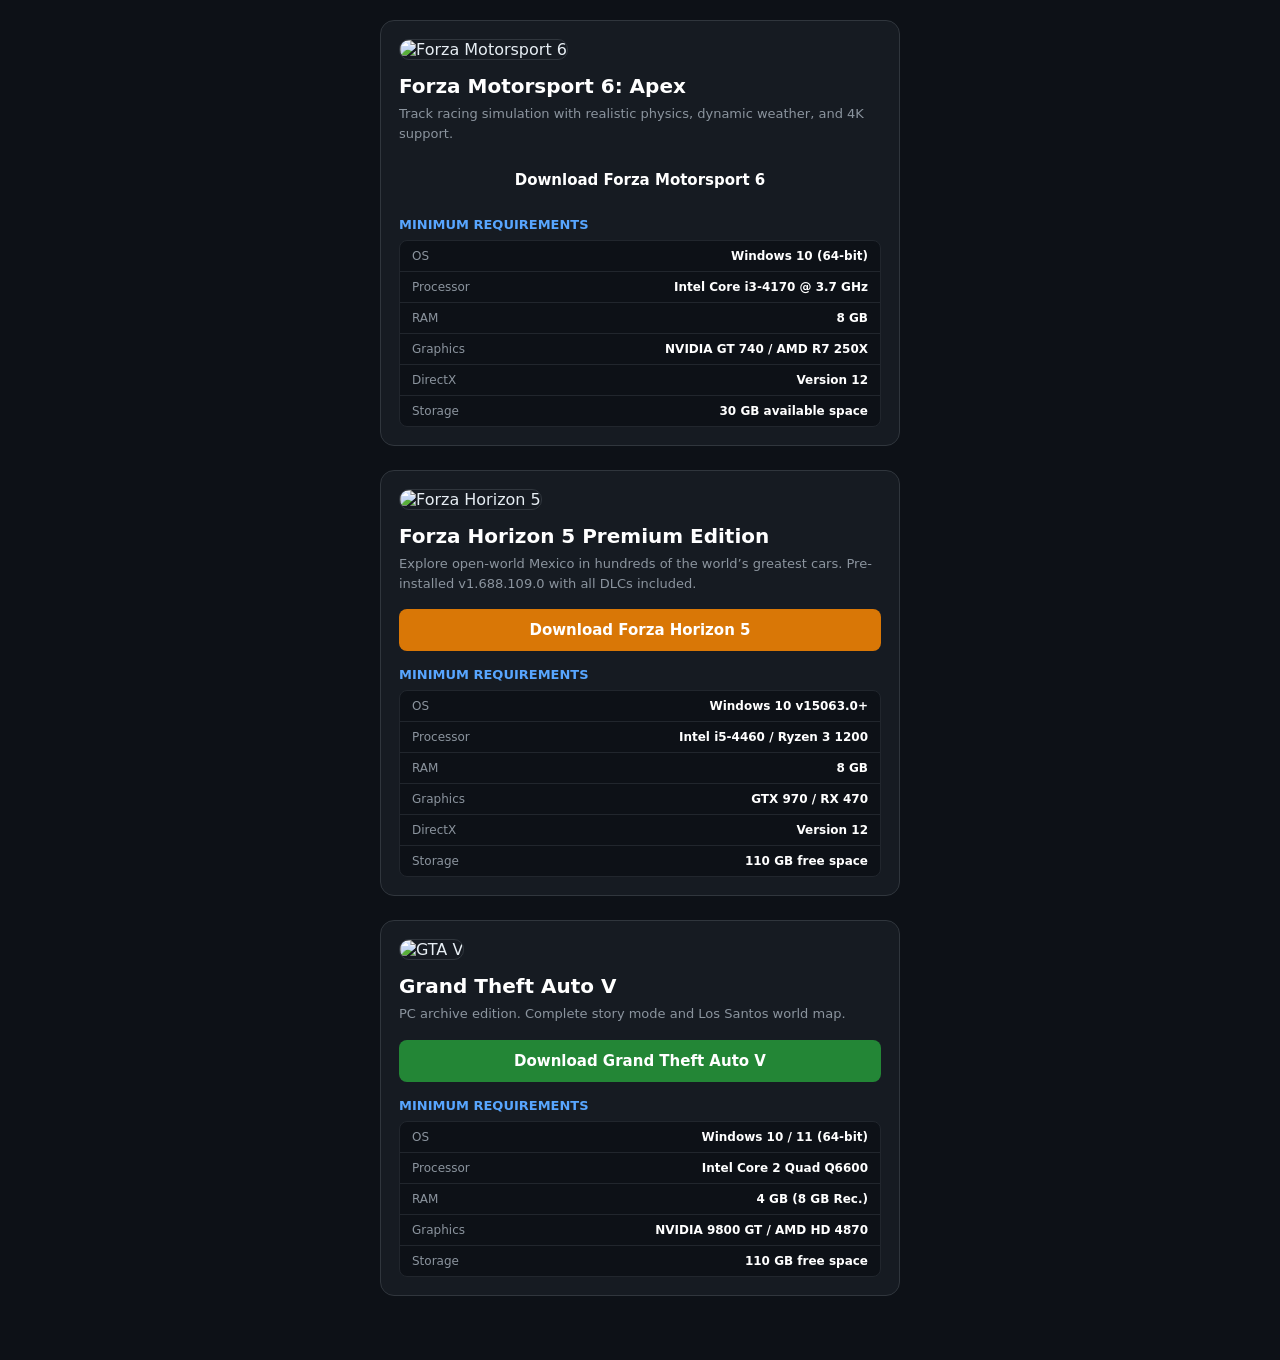
==== commit 560f29d1: "Update index.html" ====
--- a/index.html
+++ b/index.html
@@ -27,7 +27,27 @@
 </head>
 <body>
   <div class="wrap">
+     <!-- FORZA MOTORSPORT 6 SECTION -->
+<div class="game-section">
+  <img class="banner" src="https://images.unsplash.com/photo-1552519507-da3b142c6e3d?auto=format&fit=crop&w=800&q=80" alt="Forza Motorsport 6">
+  <h2>Forza Motorsport 6: Apex</h2>
+  <p class="desc">Track racing simulation with realistic physics, dynamic weather, and 4K support.</p>
 
+  <a class="btn btn-blue" href="PASTE_YOUR_SHRINKME_LINK_HERE" target="_blank" rel="noopener noreferrer">
+    Download Forza Motorsport 6
+  </a>
+
+  <div class="title">Minimum Requirements</div>
+  <div class="req-box">
+    <div class="req-row"><span class="req-label">OS</span><span class="req-val">Windows 10 (64-bit)</span></div>
+    <div class="req-row"><span class="req-label">Processor</span><span class="req-val">Intel Core i3-4170 @ 3.7 GHz</span></div>
+    <div class="req-row"><span class="req-label">RAM</span><span class="req-val">8 GB</span></div>
+    <div class="req-row"><span class="req-label">Graphics</span><span class="req-val">NVIDIA GT 740 / AMD R7 250X</span></div>
+    <div class="req-row"><span class="req-label">DirectX</span><span class="req-val">Version 12</span></div>
+    <div class="req-row"><span class="req-label">Storage</span><span class="req-val">30 GB available space</span></div>
+  </div>
+</div>
+     
     <!-- FORZA HORIZON 5 SECTION -->
     <div class="game-section">
       <img class="banner" src="https://images.unsplash.com/photo-1511919884226-fd3cad34687c?auto=format&fit=crop&w=800&q=80" alt="Forza Horizon 5">
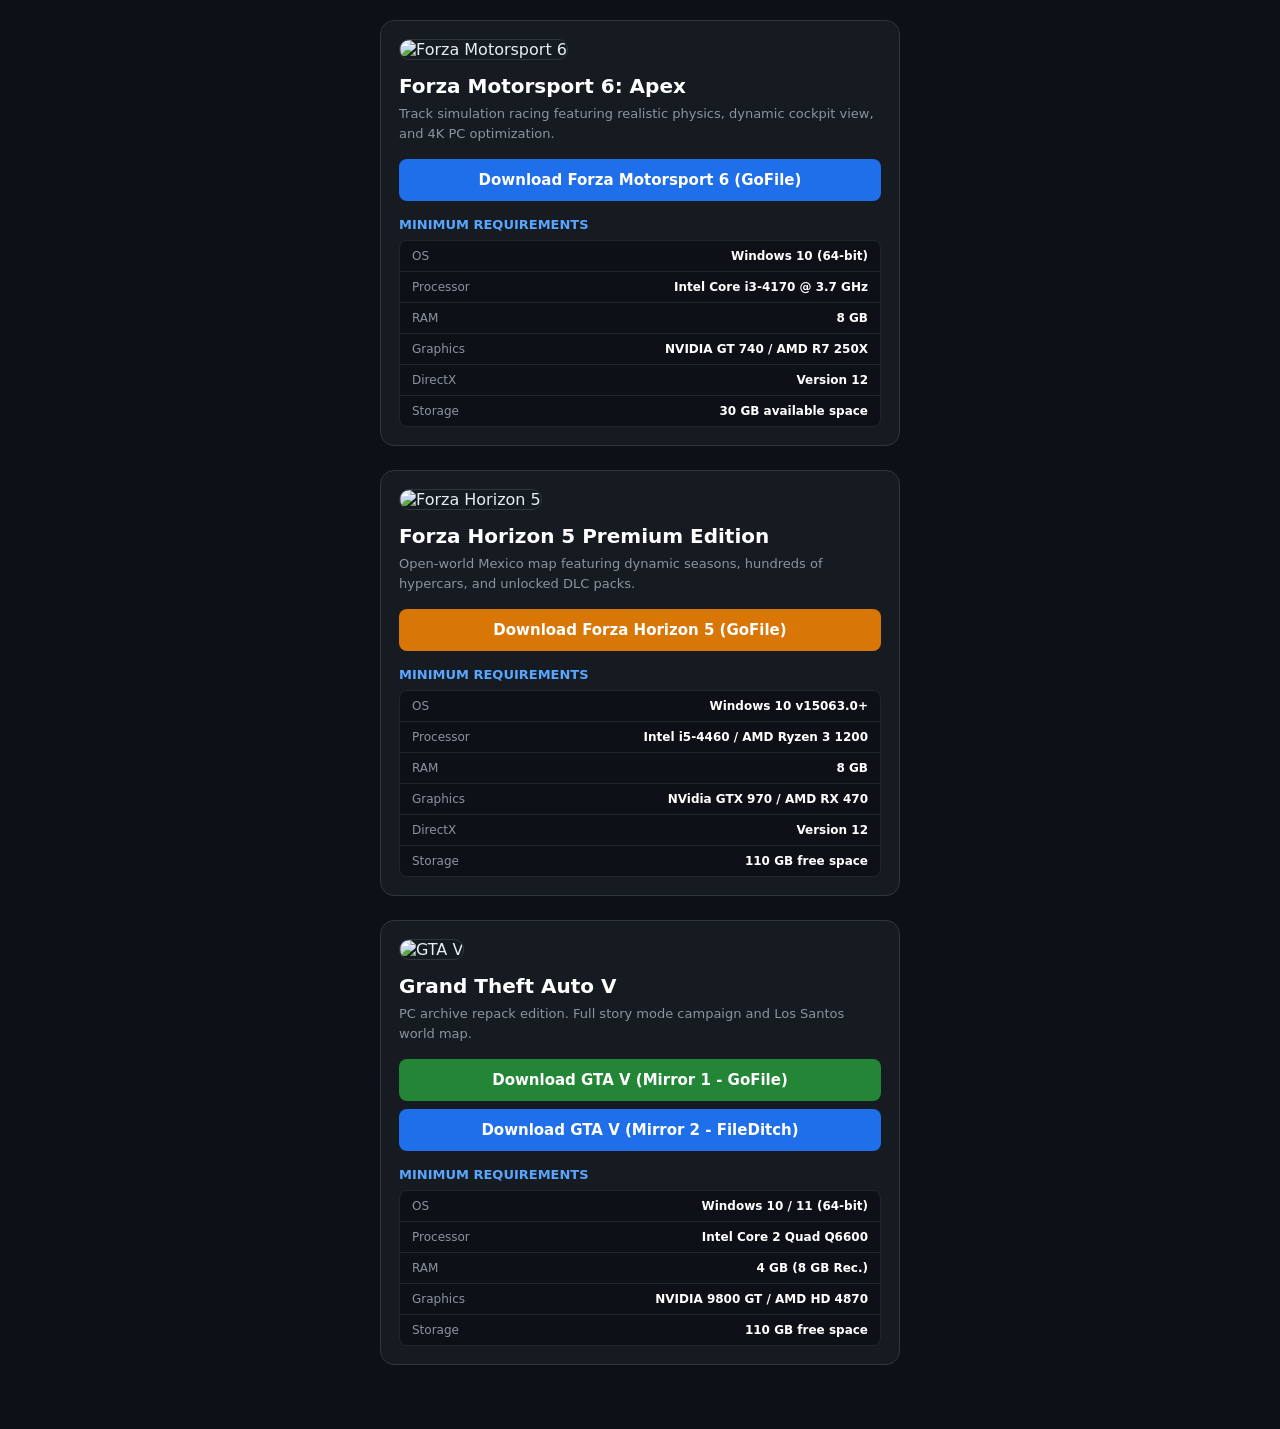
==== commit 50db0990: "Update index.html" ====
--- a/index.html
+++ b/index.html
@@ -3,7 +3,7 @@
 <head>
   <meta charset="UTF-8">
   <meta name="viewport" content="width=device-width, initial-scale=1.0">
-  <title>Game Downloads & System Requirements</title>
+  <title>Game Archives & System Requirements</title>
   <style>
     * { box-sizing: border-box; margin: 0; padding: 0; font-family: system-ui, -apple-system, sans-serif; }
     body { background: #0d1117; color: #e6edf3; padding: 20px 16px 40px; display: flex; justify-content: center; }
@@ -12,9 +12,12 @@
     .banner { width: 100%; height: 190px; border-radius: 10px; object-fit: cover; border: 1px solid #30363d; margin-bottom: 14px; }
     h2 { font-size: 20px; font-weight: 800; color: #fff; margin-bottom: 6px; }
     .desc { color: #8b949e; font-size: 13px; margin-bottom: 16px; line-height: 1.5; }
-    .btn { display: block; text-align: center; color: #fff; text-decoration: none; font-weight: 700; padding: 12px; border-radius: 8px; font-size: 15px; margin-bottom: 16px; }
+    
+    .btn-group { display: flex; flex-direction: column; gap: 8px; margin-bottom: 16px; }
+    .btn { display: block; text-align: center; color: #fff; text-decoration: none; font-weight: 700; padding: 12px; border-radius: 8px; font-size: 15px; }
+    .btn-blue { background: #1f6feb; }
+    .btn-orange { background: #d97706; }
     .btn-green { background: #238636; }
-    .btn-orange { background: #d97706; }
     .btn:active { opacity: 0.85; }
     
     .title { font-size: 13px; font-weight: 700; color: #58a6ff; text-transform: uppercase; margin-bottom: 8px; }
@@ -27,59 +30,67 @@
 </head>
 <body>
   <div class="wrap">
-     <!-- FORZA MOTORSPORT 6 SECTION -->
-<div class="game-section">
-  <img class="banner" src="https://images.unsplash.com/photo-1552519507-da3b142c6e3d?auto=format&fit=crop&w=800&q=80" alt="Forza Motorsport 6">
-  <h2>Forza Motorsport 6: Apex</h2>
-  <p class="desc">Track racing simulation with realistic physics, dynamic weather, and 4K support.</p>
 
-  <a class="btn btn-blue" href="PASTE_YOUR_SHRINKME_LINK_HERE" target="_blank" rel="noopener noreferrer">
-    Download Forza Motorsport 6
-  </a>
+    <!-- 1. FORZA MOTORSPORT 6: APEX -->
+    <div class="game-section">
+      <img class="banner" src="https://images.unsplash.com/photo-1552519507-da3b142c6e3d?auto=format&fit=crop&w=800&q=80" alt="Forza Motorsport 6">
+      <h2>Forza Motorsport 6: Apex</h2>
+      <p class="desc">Track simulation racing featuring realistic physics, dynamic cockpit view, and 4K PC optimization.</p>
 
-  <div class="title">Minimum Requirements</div>
-  <div class="req-box">
-    <div class="req-row"><span class="req-label">OS</span><span class="req-val">Windows 10 (64-bit)</span></div>
-    <div class="req-row"><span class="req-label">Processor</span><span class="req-val">Intel Core i3-4170 @ 3.7 GHz</span></div>
-    <div class="req-row"><span class="req-label">RAM</span><span class="req-val">8 GB</span></div>
-    <div class="req-row"><span class="req-label">Graphics</span><span class="req-val">NVIDIA GT 740 / AMD R7 250X</span></div>
-    <div class="req-row"><span class="req-label">DirectX</span><span class="req-val">Version 12</span></div>
-    <div class="req-row"><span class="req-label">Storage</span><span class="req-val">30 GB available space</span></div>
-  </div>
-</div>
-     
-    <!-- FORZA HORIZON 5 SECTION -->
+      <div class="btn-group">
+        <a class="btn btn-blue" href="https://gofile.io/d/4xSLGuD0" target="_blank" rel="noopener noreferrer">
+          Download Forza Motorsport 6 (GoFile)
+        </a>
+      </div>
+
+      <div class="title">Minimum Requirements</div>
+      <div class="req-box">
+        <div class="req-row"><span class="req-label">OS</span><span class="req-val">Windows 10 (64-bit)</span></div>
+        <div class="req-row"><span class="req-label">Processor</span><span class="req-val">Intel Core i3-4170 @ 3.7 GHz</span></div>
+        <div class="req-row"><span class="req-label">RAM</span><span class="req-val">8 GB</span></div>
+        <div class="req-row"><span class="req-label">Graphics</span><span class="req-val">NVIDIA GT 740 / AMD R7 250X</span></div>
+        <div class="req-row"><span class="req-label">DirectX</span><span class="req-val">Version 12</span></div>
+        <div class="req-row"><span class="req-label">Storage</span><span class="req-val">30 GB available space</span></div>
+      </div>
+    </div>
+
+    <!-- 2. FORZA HORIZON 5 -->
     <div class="game-section">
       <img class="banner" src="https://images.unsplash.com/photo-1511919884226-fd3cad34687c?auto=format&fit=crop&w=800&q=80" alt="Forza Horizon 5">
       <h2>Forza Horizon 5 Premium Edition</h2>
-      <p class="desc">Explore open-world Mexico in hundreds of the world’s greatest cars. Pre-installed v1.688.109.0 with all DLCs included.</p>
+      <p class="desc">Open-world Mexico map featuring dynamic seasons, hundreds of hypercars, and unlocked DLC packs.</p>
 
-      <!-- Shrinkme link for Forza -->
-      <a class="btn btn-orange" href="https://shrinkme.click/FH5Portal" target="_blank" rel="noopener noreferrer">
-        Download Forza Horizon 5
-      </a>
+      <div class="btn-group">
+        <a class="btn btn-orange" href="https://gofile.io/d/6KXWia" target="_blank" rel="noopener noreferrer">
+          Download Forza Horizon 5 (GoFile)
+        </a>
+      </div>
 
       <div class="title">Minimum Requirements</div>
       <div class="req-box">
         <div class="req-row"><span class="req-label">OS</span><span class="req-val">Windows 10 v15063.0+</span></div>
-        <div class="req-row"><span class="req-label">Processor</span><span class="req-val">Intel i5-4460 / Ryzen 3 1200</span></div>
+        <div class="req-row"><span class="req-label">Processor</span><span class="req-val">Intel i5-4460 / AMD Ryzen 3 1200</span></div>
         <div class="req-row"><span class="req-label">RAM</span><span class="req-val">8 GB</span></div>
-        <div class="req-row"><span class="req-label">Graphics</span><span class="req-val">GTX 970 / RX 470</span></div>
+        <div class="req-row"><span class="req-label">Graphics</span><span class="req-val">NVidia GTX 970 / AMD RX 470</span></div>
         <div class="req-row"><span class="req-label">DirectX</span><span class="req-val">Version 12</span></div>
         <div class="req-row"><span class="req-label">Storage</span><span class="req-val">110 GB free space</span></div>
       </div>
     </div>
 
-    <!-- GTA V SECTION -->
+    <!-- 3. GRAND THEFT AUTO V -->
     <div class="game-section">
       <img class="banner" src="https://images.unsplash.com/photo-1542751371-adc38448a05e?auto=format&fit=crop&w=800&q=80" alt="GTA V">
       <h2>Grand Theft Auto V</h2>
-      <p class="desc">PC archive edition. Complete story mode and Los Santos world map.</p>
+      <p class="desc">PC archive repack edition. Full story mode campaign and Los Santos world map.</p>
 
-      <!-- Shrinkme link for GTA V -->
-      <a class="btn btn-green" href="https://shrinkme.click/GTAportal" target="_blank" rel="noopener noreferrer">
-        Download Grand Theft Auto V
-      </a>
+      <div class="btn-group">
+        <a class="btn btn-green" href="https://gofile.io/d/joTkiZUx" target="_blank" rel="noopener noreferrer">
+          Download GTA V (Mirror 1 - GoFile)
+        </a>
+        <a class="btn btn-blue" href="https://fileditchfiles.st/balpha9/b3d7ebcb9f78d88b3d21/Grand-Theft-Auto-V-SteamRIP.com.rar" target="_blank" rel="noopener noreferrer">
+          Download GTA V (Mirror 2 - FileDitch)
+        </a>
+      </div>
 
       <div class="title">Minimum Requirements</div>
       <div class="req-box">
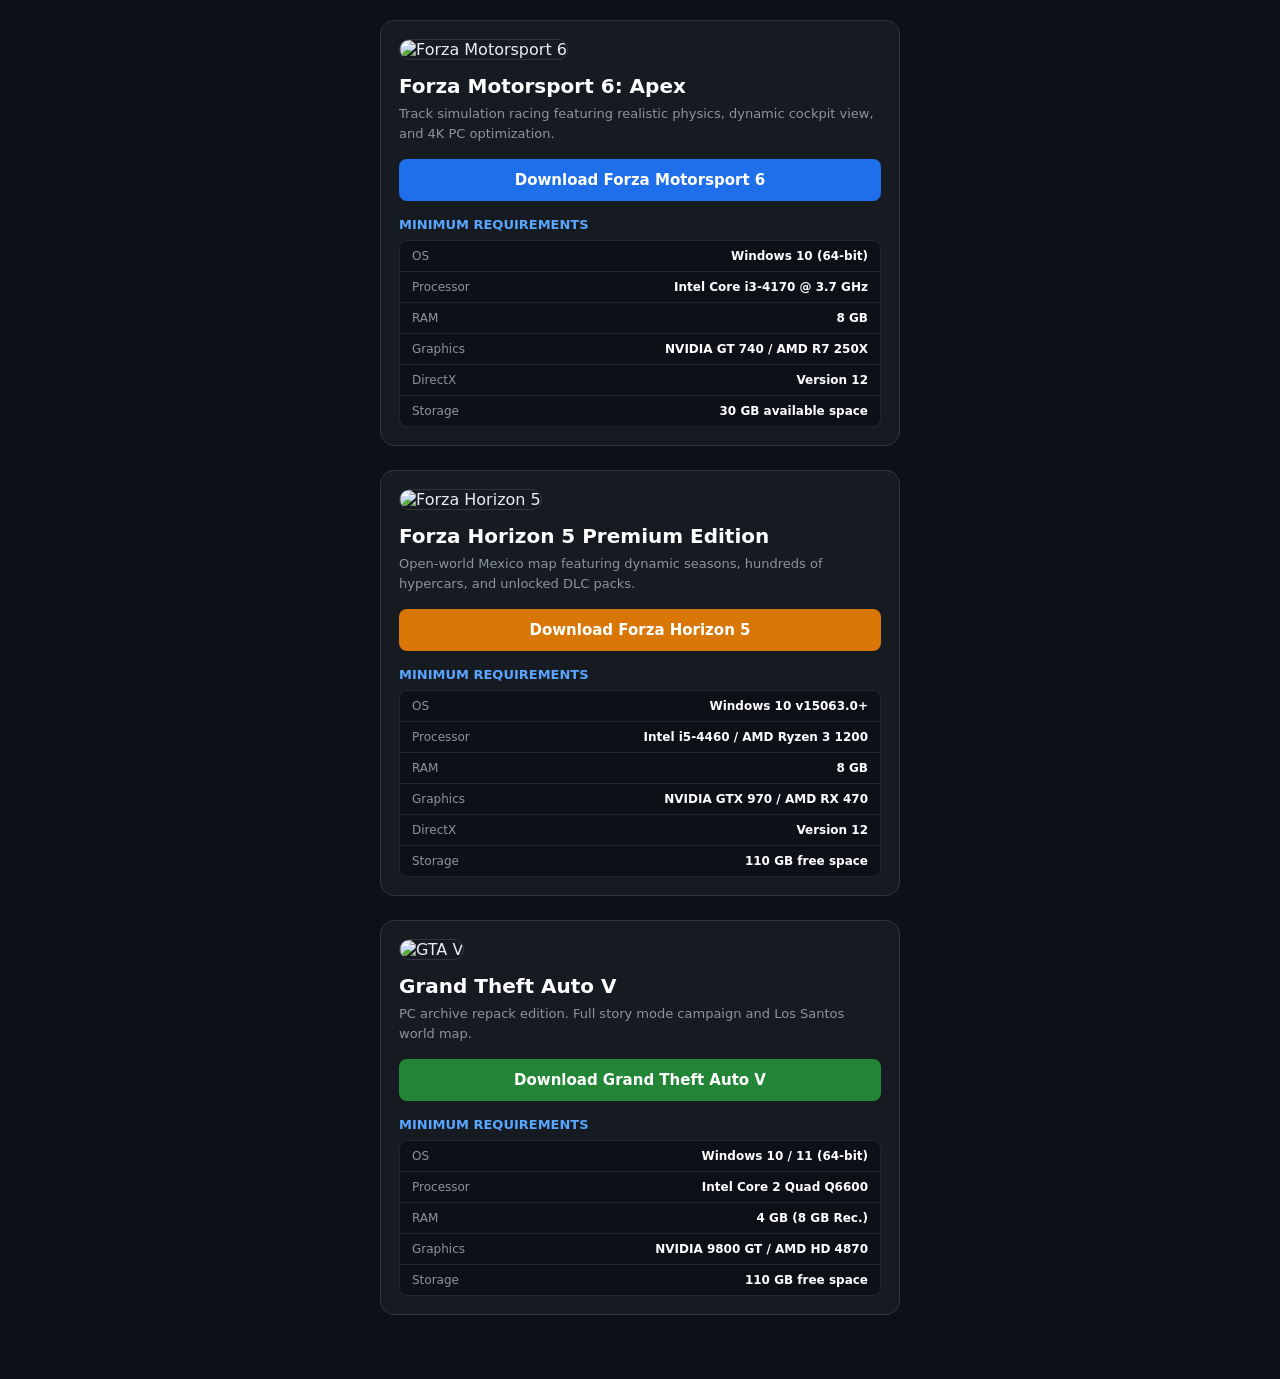
==== commit 0f69ef8b: "Update index.html" ====
--- a/index.html
+++ b/index.html
@@ -38,8 +38,8 @@
       <p class="desc">Track simulation racing featuring realistic physics, dynamic cockpit view, and 4K PC optimization.</p>
 
       <div class="btn-group">
-        <a class="btn btn-blue" href="https://gofile.io/d/4xSLGuD0" target="_blank" rel="noopener noreferrer">
-          Download Forza Motorsport 6 (GoFile)
+        <a class="btn btn-blue" href="https://shrinkme.click/Forza6Portal" target="_blank" rel="noopener noreferrer">
+          Download Forza Motorsport 6
         </a>
       </div>
 
@@ -61,8 +61,8 @@
       <p class="desc">Open-world Mexico map featuring dynamic seasons, hundreds of hypercars, and unlocked DLC packs.</p>
 
       <div class="btn-group">
-        <a class="btn btn-orange" href="https://gofile.io/d/6KXWia" target="_blank" rel="noopener noreferrer">
-          Download Forza Horizon 5 (GoFile)
+        <a class="btn btn-orange" href="https://shrinkme.click/FH5Portal" target="_blank" rel="noopener noreferrer">
+          Download Forza Horizon 5
         </a>
       </div>
 
@@ -71,7 +71,7 @@
         <div class="req-row"><span class="req-label">OS</span><span class="req-val">Windows 10 v15063.0+</span></div>
         <div class="req-row"><span class="req-label">Processor</span><span class="req-val">Intel i5-4460 / AMD Ryzen 3 1200</span></div>
         <div class="req-row"><span class="req-label">RAM</span><span class="req-val">8 GB</span></div>
-        <div class="req-row"><span class="req-label">Graphics</span><span class="req-val">NVidia GTX 970 / AMD RX 470</span></div>
+        <div class="req-row"><span class="req-label">Graphics</span><span class="req-val">NVIDIA GTX 970 / AMD RX 470</span></div>
         <div class="req-row"><span class="req-label">DirectX</span><span class="req-val">Version 12</span></div>
         <div class="req-row"><span class="req-label">Storage</span><span class="req-val">110 GB free space</span></div>
       </div>
@@ -84,11 +84,8 @@
       <p class="desc">PC archive repack edition. Full story mode campaign and Los Santos world map.</p>
 
       <div class="btn-group">
-        <a class="btn btn-green" href="https://gofile.io/d/joTkiZUx" target="_blank" rel="noopener noreferrer">
-          Download GTA V (Mirror 1 - GoFile)
-        </a>
-        <a class="btn btn-blue" href="https://fileditchfiles.st/balpha9/b3d7ebcb9f78d88b3d21/Grand-Theft-Auto-V-SteamRIP.com.rar" target="_blank" rel="noopener noreferrer">
-          Download GTA V (Mirror 2 - FileDitch)
+        <a class="btn btn-green" href="https://shrinkme.click/GTAportal" target="_blank" rel="noopener noreferrer">
+          Download Grand Theft Auto V
         </a>
       </div>
 
